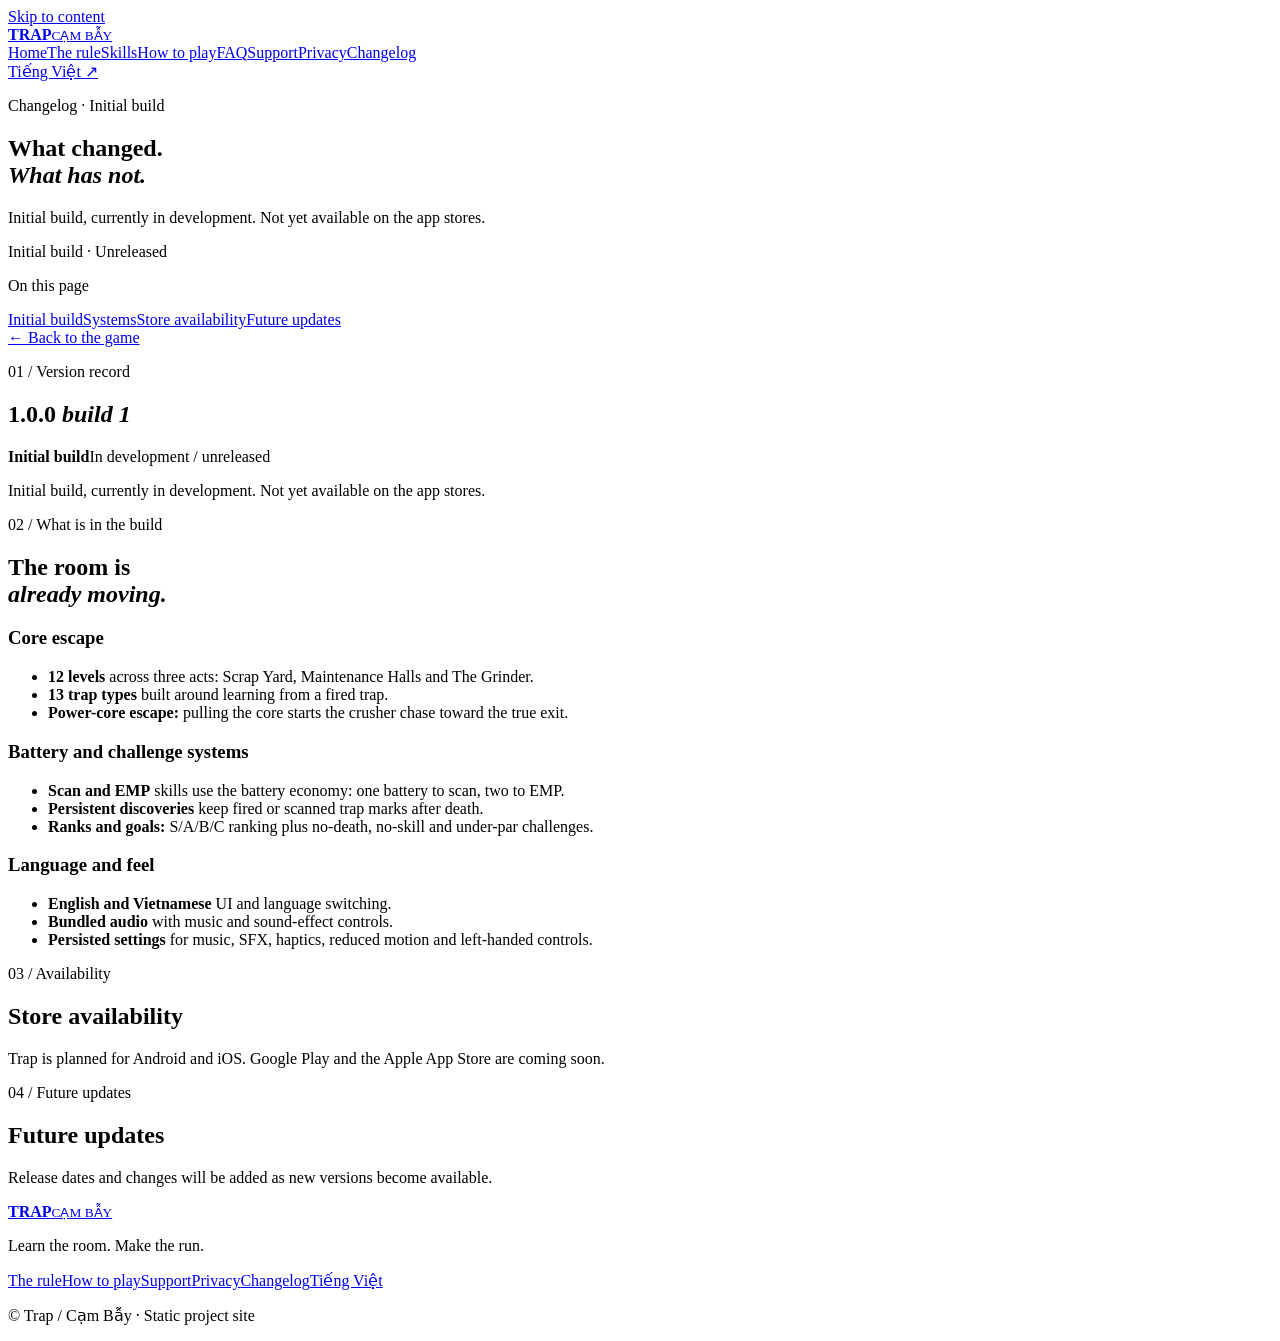
==== changelog/index.html @ 97ba3a32 "fix: Serve the site from pitfall.lamnv.com - Point canonical, hreflang, Open Graph, JSON-LD, sitemap" ====
<!doctype html>
<html lang="en">
<head>
  <meta charset="utf-8">
  <meta name="viewport" content="width=device-width, initial-scale=1">
  <title>Trap Changelog — Version 1.0.0 build 1</title>
  <meta name="description" content="Trap / Cạm Bẫy changelog for the initial build, currently in development and not yet available on the app stores.">
  <meta name="theme-color" content="#070a0f">
  <meta name="robots" content="index, follow">
  <link rel="canonical" href="https://pitfall.lamnv.com/changelog/">
  <link rel="alternate" hreflang="en" href="https://pitfall.lamnv.com/changelog/">
  <link rel="alternate" hreflang="vi" href="https://pitfall.lamnv.com/vi/changelog/">
  <link rel="alternate" hreflang="x-default" href="https://pitfall.lamnv.com/changelog/">
  <meta property="og:type" content="website">
  <meta property="og:site_name" content="Trap / Cạm Bẫy">
  <meta property="og:locale" content="en_US">
  <meta property="og:locale:alternate" content="vi_VN">
  <meta property="og:title" content="Trap Changelog — Version 1.0.0 build 1">
  <meta property="og:description" content="Trap's initial build is currently in development and not yet available on the app stores.">
  <meta property="og:url" content="https://pitfall.lamnv.com/changelog/">
  <meta property="og:image" content="https://pitfall.lamnv.com/assets/social-card.png">
  <meta property="og:image:width" content="1200">
  <meta property="og:image:height" content="630">
  <meta property="og:image:alt" content="An amber robot facing a dark scrap factory in Trap.">
  <meta name="twitter:card" content="summary_large_image">
  <meta name="twitter:title" content="Trap Changelog — Version 1.0.0 build 1">
  <meta name="twitter:description" content="Trap's initial build is currently in development and not yet available on the app stores.">
  <meta name="twitter:image" content="https://pitfall.lamnv.com/assets/social-card.png">
  <link rel="icon" href="../assets/favicon.svg" type="image/svg+xml">
  <link rel="stylesheet" href="../styles.css">
  <link rel="stylesheet" href="../documents.css">
  <script type="application/ld+json">
  {
    "@context": "https://schema.org",
    "@type": "WebPage",
    "@id": "https://pitfall.lamnv.com/changelog/#webpage",
    "url": "https://pitfall.lamnv.com/changelog/",
    "name": "Trap Changelog",
    "description": "Trap's initial build is currently in development and not yet available on the app stores.",
    "inLanguage": "en",
    "isPartOf": {"@type": "WebSite", "name": "Trap / Cạm Bẫy", "url": "https://pitfall.lamnv.com/"},
    "breadcrumb": {
      "@type": "BreadcrumbList",
      "itemListElement": [
        {"@type": "ListItem", "position": 1, "name": "Trap", "item": "https://pitfall.lamnv.com/"},
        {"@type": "ListItem", "position": 2, "name": "Trap Changelog"}
      ]
    }
  }
  </script>
</head>
<body>
  <a class="skip-link" href="#main-content">Skip to content</a>
  <header class="site-header"><div class="wrap nav-shell">
    <a class="brand" href="../" aria-label="Trap home"><span class="brand-mark" aria-hidden="true"><i></i><i></i><i></i></span><span class="brand-word"><strong>TRAP</strong><small>CẠM BẪY</small></span></a>
    <nav class="primary-nav" aria-label="Primary navigation"><a href="../">Home</a><a href="../#world">The rule</a><a href="../#skills">Skills</a><a href="../#how-to-play">How to play</a><a href="../#faq">FAQ</a><a href="../support/">Support</a><a href="../privacy/">Privacy</a><a href="./" aria-current="page">Changelog</a></nav>
    <a class="language-link" href="../vi/changelog/" lang="vi">Tiếng Việt <span aria-hidden="true">↗</span></a>
  </div></header>

  <main id="main-content" class="doc-main">
    <section class="doc-hero wrap" aria-labelledby="page-title">
      <p class="eyebrow"><span class="eyebrow-line" aria-hidden="true"></span> Changelog <span class="eyebrow-dot" aria-hidden="true">·</span> Initial build</p>
      <h1 id="page-title">What changed.<br><em>What has not.</em></h1>
      <p class="doc-hero-lede">Initial build, currently in development. Not yet available on the app stores.</p>
      <p class="doc-meta"><span class="status-dot" aria-hidden="true"></span> Initial build · Unreleased</p>
    </section>

    <div class="doc-shell wrap">
      <aside class="doc-aside" aria-label="Changelog page sections">
        <p class="doc-aside-label">On this page</p>
        <nav><a href="#current" aria-current="page">Initial build</a><a href="#systems">Systems</a><a href="#availability">Store availability</a><a href="#notes">Future updates</a></nav>
        <a class="back-link" href="../">← Back to the game</a>
      </aside>

      <article class="doc-content">
        <section class="doc-section" id="current" aria-labelledby="current-title">
          <p class="doc-kicker">01 / Version record</p>
          <h2 id="current-title">1.0.0 <em>build 1</em></h2>
          <div class="release-banner"><strong>Initial build</strong><span>In development / unreleased</span></div>
          <p>Initial build, currently in development. Not yet available on the app stores.</p>
        </section>

        <section class="doc-section" id="systems" aria-labelledby="systems-title">
          <p class="doc-kicker">02 / What is in the build</p>
          <h2 id="systems-title">The room is<br><em>already moving.</em></h2>
          <div class="change-group"><h3>Core escape</h3><ul class="change-list"><li><strong>12 levels</strong> across three acts: Scrap Yard, Maintenance Halls and The Grinder.</li><li><strong>13 trap types</strong> built around learning from a fired trap.</li><li><strong>Power-core escape:</strong> pulling the core starts the crusher chase toward the true exit.</li></ul></div>
          <div class="change-group"><h3>Battery and challenge systems</h3><ul class="change-list"><li><strong>Scan and EMP</strong> skills use the battery economy: one battery to scan, two to EMP.</li><li><strong>Persistent discoveries</strong> keep fired or scanned trap marks after death.</li><li><strong>Ranks and goals:</strong> S/A/B/C ranking plus no-death, no-skill and under-par challenges.</li></ul></div>
          <div class="change-group"><h3>Language and feel</h3><ul class="change-list"><li><strong>English and Vietnamese</strong> UI and language switching.</li><li><strong>Bundled audio</strong> with music and sound-effect controls.</li><li><strong>Persisted settings</strong> for music, SFX, haptics, reduced motion and left-handed controls.</li></ul></div>
        </section>

        <section class="doc-section" id="availability" aria-labelledby="availability-title">
          <p class="doc-kicker">03 / Availability</p>
          <h2 id="availability-title">Store availability</h2>
          <p>Trap is planned for Android and iOS. Google Play and the Apple App Store are coming soon.</p>
        </section>

        <section class="doc-section" id="notes" aria-labelledby="notes-title">
          <p class="doc-kicker">04 / Future updates</p>
          <h2 id="notes-title">Future updates</h2>
          <p>Release dates and changes will be added as new versions become available.</p>
        </section>
      </article>
    </div>
  </main>

  <footer class="site-footer"><div class="wrap footer-inner">
    <div><a class="brand footer-brand" href="../" aria-label="Trap home"><span class="brand-mark" aria-hidden="true"><i></i><i></i><i></i></span><span class="brand-word"><strong>TRAP</strong><small>CẠM BẪY</small></span></a><p>Learn the room. Make the run.</p></div>
    <div class="footer-links"><a href="../#world">The rule</a><a href="../#how-to-play">How to play</a><a href="../support/">Support</a><a href="../privacy/">Privacy</a><a href="./" aria-current="page">Changelog</a><a href="../vi/changelog/" lang="vi">Tiếng Việt</a></div>
    <p class="copyright">© Trap / Cạm Bẫy · Static project site</p>
  </div></footer>
</body>
</html>
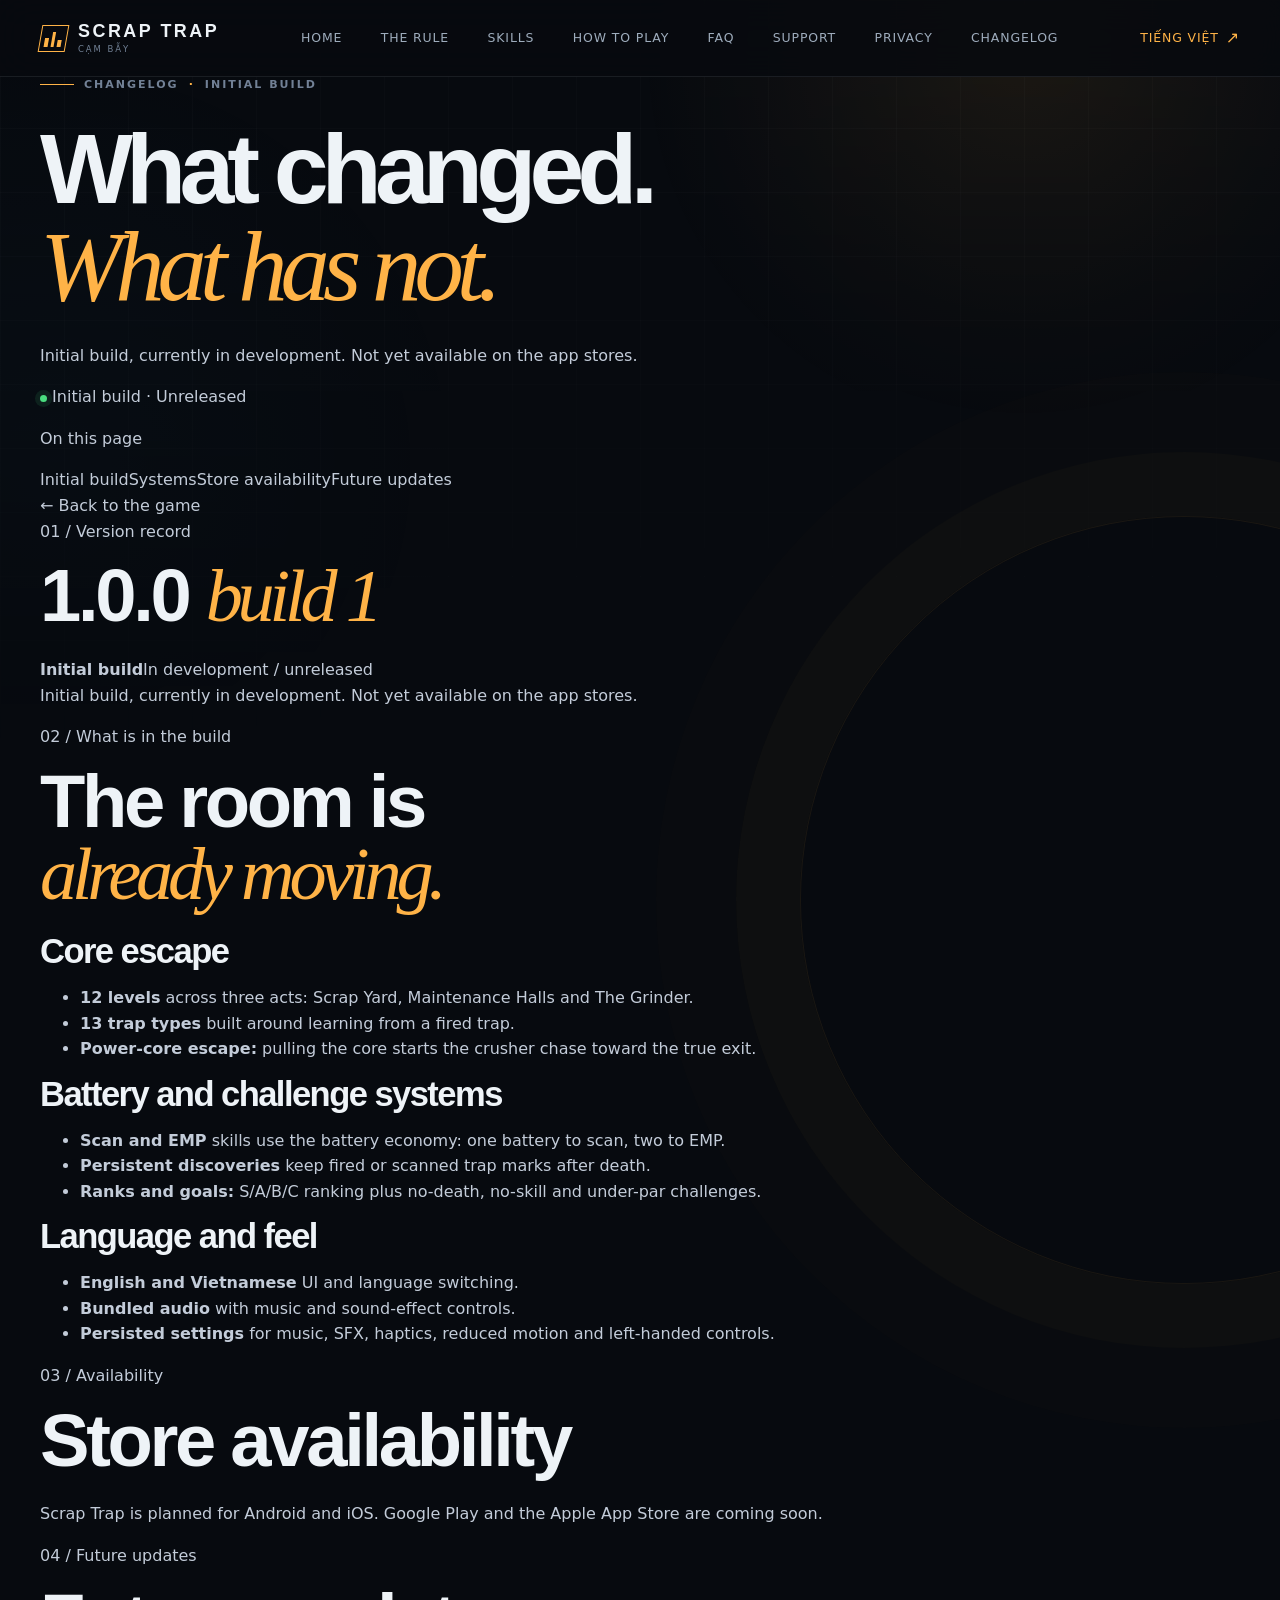
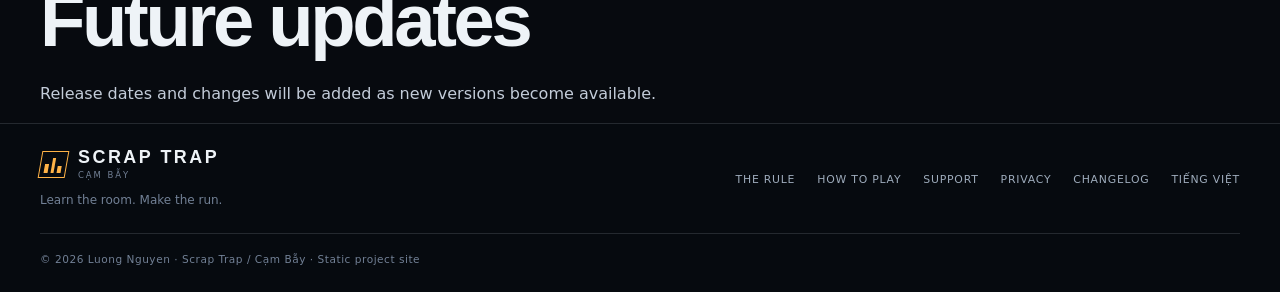
==== commit 918b3eba: "fix(site): rename Trap to Scrap Trap and name Luong Nguyen as owner - Rename the game to Scrap Trap " ====
--- a/changelog/index.html
+++ b/changelog/index.html
@@ -3,8 +3,8 @@
 <head>
   <meta charset="utf-8">
   <meta name="viewport" content="width=device-width, initial-scale=1">
-  <title>Trap Changelog — Version 1.0.0 build 1</title>
-  <meta name="description" content="Trap / Cạm Bẫy changelog for the initial build, currently in development and not yet available on the app stores.">
+  <title>Scrap Trap Changelog — Version 1.0.0 build 1</title>
+  <meta name="description" content="Scrap Trap / Cạm Bẫy changelog for the initial build, currently in development and not yet available on the app stores.">
   <meta name="theme-color" content="#070a0f">
   <meta name="robots" content="index, follow">
   <link rel="canonical" href="https://pitfall.lamnv.com/changelog/">
@@ -12,19 +12,19 @@
   <link rel="alternate" hreflang="vi" href="https://pitfall.lamnv.com/vi/changelog/">
   <link rel="alternate" hreflang="x-default" href="https://pitfall.lamnv.com/changelog/">
   <meta property="og:type" content="website">
-  <meta property="og:site_name" content="Trap / Cạm Bẫy">
+  <meta property="og:site_name" content="Scrap Trap / Cạm Bẫy">
   <meta property="og:locale" content="en_US">
   <meta property="og:locale:alternate" content="vi_VN">
-  <meta property="og:title" content="Trap Changelog — Version 1.0.0 build 1">
-  <meta property="og:description" content="Trap's initial build is currently in development and not yet available on the app stores.">
+  <meta property="og:title" content="Scrap Trap Changelog — Version 1.0.0 build 1">
+  <meta property="og:description" content="Scrap Trap's initial build is currently in development and not yet available on the app stores.">
   <meta property="og:url" content="https://pitfall.lamnv.com/changelog/">
   <meta property="og:image" content="https://pitfall.lamnv.com/assets/social-card.png">
   <meta property="og:image:width" content="1200">
   <meta property="og:image:height" content="630">
-  <meta property="og:image:alt" content="An amber robot facing a dark scrap factory in Trap.">
+  <meta property="og:image:alt" content="An amber robot facing a dark scrap factory in Scrap Trap.">
   <meta name="twitter:card" content="summary_large_image">
-  <meta name="twitter:title" content="Trap Changelog — Version 1.0.0 build 1">
-  <meta name="twitter:description" content="Trap's initial build is currently in development and not yet available on the app stores.">
+  <meta name="twitter:title" content="Scrap Trap Changelog — Version 1.0.0 build 1">
+  <meta name="twitter:description" content="Scrap Trap's initial build is currently in development and not yet available on the app stores.">
   <meta name="twitter:image" content="https://pitfall.lamnv.com/assets/social-card.png">
   <link rel="icon" href="../assets/favicon.svg" type="image/svg+xml">
   <link rel="stylesheet" href="../styles.css">
@@ -35,15 +35,15 @@
     "@type": "WebPage",
     "@id": "https://pitfall.lamnv.com/changelog/#webpage",
     "url": "https://pitfall.lamnv.com/changelog/",
-    "name": "Trap Changelog",
-    "description": "Trap's initial build is currently in development and not yet available on the app stores.",
+    "name": "Scrap Trap Changelog",
+    "description": "Scrap Trap's initial build is currently in development and not yet available on the app stores.",
     "inLanguage": "en",
-    "isPartOf": {"@type": "WebSite", "name": "Trap / Cạm Bẫy", "url": "https://pitfall.lamnv.com/"},
+    "isPartOf": {"@type": "WebSite", "name": "Scrap Trap / Cạm Bẫy", "url": "https://pitfall.lamnv.com/"},
     "breadcrumb": {
       "@type": "BreadcrumbList",
       "itemListElement": [
-        {"@type": "ListItem", "position": 1, "name": "Trap", "item": "https://pitfall.lamnv.com/"},
-        {"@type": "ListItem", "position": 2, "name": "Trap Changelog"}
+        {"@type": "ListItem", "position": 1, "name": "Scrap Trap", "item": "https://pitfall.lamnv.com/"},
+        {"@type": "ListItem", "position": 2, "name": "Scrap Trap Changelog"}
       ]
     }
   }
@@ -52,7 +52,7 @@
 <body>
   <a class="skip-link" href="#main-content">Skip to content</a>
   <header class="site-header"><div class="wrap nav-shell">
-    <a class="brand" href="../" aria-label="Trap home"><span class="brand-mark" aria-hidden="true"><i></i><i></i><i></i></span><span class="brand-word"><strong>TRAP</strong><small>CẠM BẪY</small></span></a>
+    <a class="brand" href="../" aria-label="Scrap Trap home"><span class="brand-mark" aria-hidden="true"><i></i><i></i><i></i></span><span class="brand-word"><strong>SCRAP TRAP</strong><small>CẠM BẪY</small></span></a>
     <nav class="primary-nav" aria-label="Primary navigation"><a href="../">Home</a><a href="../#world">The rule</a><a href="../#skills">Skills</a><a href="../#how-to-play">How to play</a><a href="../#faq">FAQ</a><a href="../support/">Support</a><a href="../privacy/">Privacy</a><a href="./" aria-current="page">Changelog</a></nav>
     <a class="language-link" href="../vi/changelog/" lang="vi">Tiếng Việt <span aria-hidden="true">↗</span></a>
   </div></header>
@@ -91,7 +91,7 @@
         <section class="doc-section" id="availability" aria-labelledby="availability-title">
           <p class="doc-kicker">03 / Availability</p>
           <h2 id="availability-title">Store availability</h2>
-          <p>Trap is planned for Android and iOS. Google Play and the Apple App Store are coming soon.</p>
+          <p>Scrap Trap is planned for Android and iOS. Google Play and the Apple App Store are coming soon.</p>
         </section>
 
         <section class="doc-section" id="notes" aria-labelledby="notes-title">
@@ -104,9 +104,9 @@
   </main>
 
   <footer class="site-footer"><div class="wrap footer-inner">
-    <div><a class="brand footer-brand" href="../" aria-label="Trap home"><span class="brand-mark" aria-hidden="true"><i></i><i></i><i></i></span><span class="brand-word"><strong>TRAP</strong><small>CẠM BẪY</small></span></a><p>Learn the room. Make the run.</p></div>
+    <div><a class="brand footer-brand" href="../" aria-label="Scrap Trap home"><span class="brand-mark" aria-hidden="true"><i></i><i></i><i></i></span><span class="brand-word"><strong>SCRAP TRAP</strong><small>CẠM BẪY</small></span></a><p>Learn the room. Make the run.</p></div>
     <div class="footer-links"><a href="../#world">The rule</a><a href="../#how-to-play">How to play</a><a href="../support/">Support</a><a href="../privacy/">Privacy</a><a href="./" aria-current="page">Changelog</a><a href="../vi/changelog/" lang="vi">Tiếng Việt</a></div>
-    <p class="copyright">© Trap / Cạm Bẫy · Static project site</p>
+    <p class="copyright">© 2026 Luong Nguyen · Scrap Trap / Cạm Bẫy · Static project site</p>
   </div></footer>
 </body>
 </html>
--- a/styles.css
+++ b/styles.css
@@ -0,0 +1,953 @@
+/* Scrap Trap / Cạm Bẫy — a small, dependency-free visual system. */
+:root {
+  --bg: #070a0f;
+  --bg-raised: #0d131c;
+  --bg-panel: #111923;
+  --bg-panel-2: #151e29;
+  --steel: #c3ccd9;
+  --steel-bright: #eef3f7;
+  --steel-muted: #9eacbc;
+  --steel-dim: #728196;
+  --line: rgba(195, 204, 217, .16);
+  --line-strong: rgba(195, 204, 217, .3);
+  --amber: #ffb347;
+  --amber-soft: #ffd080;
+  --cyan: #38bdf8;
+  --green: #4ade80;
+  --danger: #ef4444;
+  --violet: #818cf8;
+  --wrap: 1200px;
+  --display: "Arial Narrow", "Roboto Condensed", "Helvetica Neue", Arial, sans-serif;
+  --body: Inter, ui-sans-serif, system-ui, -apple-system, BlinkMacSystemFont, "Segoe UI", sans-serif;
+  color-scheme: dark;
+}
+
+*,
+*::before,
+*::after { box-sizing: border-box; }
+
+html { scroll-behavior: smooth; }
+
+body {
+  min-width: 320px;
+  margin: 0;
+  background: var(--bg);
+  color: var(--steel);
+  font-family: var(--body);
+  font-size: 16px;
+  line-height: 1.6;
+  overflow-x: hidden;
+  text-rendering: optimizeLegibility;
+}
+
+body::before {
+  position: fixed;
+  z-index: -2;
+  inset: 0;
+  pointer-events: none;
+  content: "";
+  background:
+    radial-gradient(circle at 80% 6%, rgba(255, 179, 71, .09), transparent 24rem),
+    radial-gradient(circle at 4% 52%, rgba(56, 189, 248, .045), transparent 26rem),
+    linear-gradient(rgba(255,255,255,.018) 1px, transparent 1px),
+    linear-gradient(90deg, rgba(255,255,255,.018) 1px, transparent 1px);
+  background-size: auto, auto, 64px 64px, 64px 64px;
+  mask-image: linear-gradient(to bottom, #000 0, transparent 87%);
+}
+
+body::after {
+  position: fixed;
+  z-index: -1;
+  right: -18rem;
+  bottom: -24rem;
+  width: 48rem;
+  height: 48rem;
+  border: 1px solid rgba(255,179,71,.08);
+  border-radius: 50%;
+  pointer-events: none;
+  content: "";
+  box-shadow: 0 0 0 4rem rgba(255,179,71,.018), 0 0 0 9rem rgba(255,179,71,.012);
+}
+
+::selection { background: var(--amber); color: var(--bg); }
+
+img, svg { max-width: 100%; }
+svg { display: block; }
+
+button,
+a { -webkit-tap-highlight-color: transparent; }
+
+a {
+  color: inherit;
+  text-decoration: none;
+}
+
+a:hover { color: var(--steel-bright); }
+
+:focus-visible {
+  outline: 3px solid var(--amber);
+  outline-offset: 4px;
+}
+
+.wrap {
+  width: min(var(--wrap), calc(100% - 64px));
+  margin-inline: auto;
+}
+
+.skip-link {
+  position: fixed;
+  z-index: 20;
+  top: 12px;
+  left: 12px;
+  padding: .55rem .8rem;
+  border: 1px solid var(--amber);
+  background: var(--bg);
+  color: var(--amber);
+  transform: translateY(-160%);
+}
+
+.skip-link:focus { transform: translateY(0); }
+
+.site-header {
+  position: sticky;
+  z-index: 10;
+  top: 0;
+  border-bottom: 1px solid rgba(195,204,217,.1);
+  background: rgba(7, 10, 15, .86);
+  backdrop-filter: blur(18px);
+}
+
+.nav-shell {
+  display: flex;
+  min-height: 76px;
+  align-items: center;
+  gap: 36px;
+}
+
+.brand {
+  display: inline-flex;
+  flex: 0 0 auto;
+  align-items: center;
+  gap: 11px;
+  color: var(--steel-bright);
+}
+
+.brand:hover { color: var(--steel-bright); }
+
+.brand-mark {
+  display: inline-flex;
+  width: 27px;
+  height: 27px;
+  align-items: flex-end;
+  gap: 3px;
+  padding: 4px;
+  border: 1px solid var(--amber);
+  transform: skew(-10deg);
+}
+
+.brand-mark i {
+  display: block;
+  width: 4px;
+  background: var(--amber);
+}
+
+.brand-mark i:nth-child(1) { height: 9px; }
+.brand-mark i:nth-child(2) { height: 15px; }
+.brand-mark i:nth-child(3) { height: 7px; }
+
+.brand-word {
+  display: grid;
+  gap: 0;
+  line-height: 1;
+}
+
+.brand-word strong {
+  font-family: var(--display);
+  font-size: 1.12rem;
+  font-stretch: condensed;
+  letter-spacing: .14em;
+}
+
+.brand-word small {
+  margin-top: 4px;
+  color: var(--steel-dim);
+  font-size: .53rem;
+  letter-spacing: .23em;
+}
+
+.primary-nav {
+  display: flex;
+  min-width: 0;
+  flex: 1 1 auto;
+  justify-content: center;
+  gap: clamp(18px, 3vw, 42px);
+}
+
+.primary-nav a,
+.language-link,
+.footer-links a {
+  position: relative;
+  color: var(--steel-muted);
+  font-size: .78rem;
+  letter-spacing: .07em;
+  text-transform: uppercase;
+}
+
+.primary-nav a::after,
+.language-link::after,
+.footer-links a::after {
+  position: absolute;
+  right: 0;
+  bottom: -7px;
+  left: 0;
+  height: 1px;
+  background: var(--amber);
+  content: "";
+  transform: scaleX(0);
+  transform-origin: right;
+  transition: transform 180ms ease;
+}
+
+.primary-nav a:hover::after,
+.primary-nav a:focus-visible::after,
+.language-link:hover::after,
+.language-link:focus-visible::after,
+.footer-links a:hover::after,
+.footer-links a:focus-visible::after {
+  transform: scaleX(1);
+  transform-origin: left;
+}
+
+.language-link {
+  display: inline-flex;
+  flex: 0 0 auto;
+  align-items: center;
+  gap: 7px;
+  color: var(--amber);
+}
+
+.language-link span { font-size: 1rem; }
+
+.eyebrow {
+  display: flex;
+  align-items: center;
+  gap: 10px;
+  margin: 0;
+  color: var(--steel-dim);
+  font-size: .69rem;
+  font-weight: 700;
+  letter-spacing: .18em;
+  line-height: 1.4;
+  text-transform: uppercase;
+}
+
+.eyebrow-line {
+  display: inline-block;
+  width: 34px;
+  height: 1px;
+  background: var(--amber);
+}
+
+.eyebrow-dot { color: var(--amber); }
+
+h1,
+h2,
+h3,
+p { margin-top: 0; }
+
+h1,
+h2,
+h3 {
+  color: var(--steel-bright);
+  font-family: var(--display);
+  font-weight: 700;
+  letter-spacing: -.045em;
+  line-height: .98;
+}
+
+h1 em,
+h2 em {
+  color: var(--amber);
+  font-family: Georgia, "Times New Roman", serif;
+  font-weight: 400;
+  letter-spacing: -.07em;
+}
+
+h1 {
+  max-width: 730px;
+  margin: 29px 0 27px;
+  font-size: clamp(3.45rem, 7.7vw, 7.2rem);
+  letter-spacing: -.07em;
+}
+
+h2 {
+  margin: 0 0 24px;
+  font-size: clamp(3rem, 5.8vw, 5.9rem);
+}
+
+h3 {
+  margin-bottom: 14px;
+  font-size: clamp(1.55rem, 2.7vw, 2.3rem);
+}
+
+.hero {
+  display: grid;
+  min-height: min(790px, calc(100vh - 76px));
+  grid-template-columns: minmax(0, .88fr) minmax(420px, 1.12fr);
+  align-items: center;
+  gap: clamp(32px, 6vw, 96px);
+  padding-top: 74px;
+  padding-bottom: 92px;
+}
+
+.hero-copy { position: relative; z-index: 1; }
+
+.hero-lede {
+  max-width: 510px;
+  margin-bottom: 31px;
+  color: var(--steel-muted);
+  font-size: clamp(1.02rem, 1.4vw, 1.2rem);
+  line-height: 1.65;
+}
+
+.hero-actions {
+  display: flex;
+  flex-wrap: wrap;
+  align-items: center;
+  gap: 22px;
+}
+
+.button {
+  display: inline-flex;
+  min-height: 52px;
+  align-items: center;
+  justify-content: center;
+  gap: 18px;
+  padding: 0 20px 0 23px;
+  border: 1px solid var(--amber);
+  font-size: .76rem;
+  font-weight: 800;
+  letter-spacing: .11em;
+  text-transform: uppercase;
+  transition: background 180ms ease, color 180ms ease, transform 180ms ease;
+}
+
+.button span { font-size: 1.2rem; line-height: 1; }
+
+.button-primary {
+  background: var(--amber);
+  color: var(--bg);
+}
+
+.button-primary:hover,
+.button-primary:focus-visible {
+  background: var(--amber-soft);
+  color: var(--bg);
+  transform: translateY(-2px);
+}
+
+.quiet-link,
+.inline-link {
+  display: inline-flex;
+  align-items: center;
+  gap: 9px;
+  color: var(--steel);
+  font-size: .75rem;
+  font-weight: 700;
+  letter-spacing: .1em;
+  text-transform: uppercase;
+}
+
+.quiet-link span,
+.inline-link span { color: var(--amber); font-size: 1.1rem; }
+.quiet-link:hover,
+.inline-link:hover { color: var(--amber-soft); }
+
+.hero-footnote {
+  display: flex;
+  align-items: center;
+  gap: 9px;
+  margin: 30px 0 0;
+  color: var(--steel-dim);
+  font-size: .72rem;
+  letter-spacing: .06em;
+  text-transform: uppercase;
+}
+
+.status-dot {
+  display: inline-block;
+  width: 7px;
+  height: 7px;
+  border-radius: 50%;
+  background: var(--green);
+  box-shadow: 0 0 0 5px rgba(74,222,128,.1);
+}
+
+.hero-art { width: 100%; margin: 0; }
+
+.art-frame {
+  position: relative;
+  overflow: hidden;
+  border: 1px solid var(--line-strong);
+  background: #0b1018;
+  box-shadow: 22px 22px 0 rgba(255,179,71,.07), 0 28px 80px rgba(0,0,0,.34);
+}
+
+.art-frame::before,
+.art-frame::after {
+  position: absolute;
+  z-index: 2;
+  width: 17px;
+  height: 17px;
+  border-color: var(--amber);
+  content: "";
+  pointer-events: none;
+}
+
+.art-frame::before {
+  top: 12px;
+  left: 12px;
+  border-top: 1px solid;
+  border-left: 1px solid;
+}
+
+.art-frame::after {
+  right: 12px;
+  bottom: 12px;
+  border-right: 1px solid;
+  border-bottom: 1px solid;
+}
+
+.art-label {
+  position: absolute;
+  z-index: 2;
+  top: 18px;
+  right: 20px;
+  left: 20px;
+  display: flex;
+  justify-content: space-between;
+  color: rgba(195,204,217,.67);
+  font-family: ui-monospace, SFMono-Regular, Menlo, Consolas, monospace;
+  font-size: .61rem;
+  letter-spacing: .11em;
+}
+
+.art-label span:last-child { color: var(--amber); }
+
+#trap-scene { width: 100%; height: auto; }
+
+.trap-mark { display: none; }
+#trap-scene.scan-revealed .trap-mark {
+  display: block;
+  animation: mark-in 460ms cubic-bezier(.2,.8,.25,1) both;
+}
+#trap-scene.scan-revealed .trap-mark g:nth-child(2) { animation-delay: 100ms; }
+#trap-scene.scan-revealed .trap-mark g:nth-child(3) { animation-delay: 200ms; }
+
+.scan-control {
+  display: flex;
+  min-height: 65px;
+  align-items: center;
+  justify-content: space-between;
+  gap: 14px;
+  padding: 12px 20px;
+  border-top: 1px solid var(--line);
+  background: rgba(7,10,15,.9);
+}
+
+.scan-button {
+  display: inline-flex;
+  align-items: center;
+  gap: 9px;
+  padding: 8px 0;
+  border: 0;
+  background: transparent;
+  color: var(--cyan);
+  cursor: pointer;
+  font: inherit;
+  font-size: .7rem;
+  font-weight: 800;
+  letter-spacing: .1em;
+  text-transform: uppercase;
+}
+
+.scan-button:hover { color: var(--steel-bright); }
+.scan-icon {
+  display: inline-grid;
+  width: 22px;
+  height: 22px;
+  place-items: center;
+  border: 1px solid currentColor;
+  border-radius: 50%;
+  font-size: 1.1rem;
+  font-weight: 400;
+  line-height: 1;
+}
+.scan-button[aria-pressed="true"] .scan-icon { background: var(--cyan); color: var(--bg); }
+.scan-status {
+  margin: 0;
+  color: var(--steel-dim);
+  font-size: .68rem;
+  text-align: right;
+}
+
+.hero-art figcaption {
+  max-width: 600px;
+  margin: 16px 0 0 20px;
+  color: var(--steel-dim);
+  font-size: .74rem;
+  line-height: 1.55;
+}
+.hero-art figcaption strong { color: var(--steel-muted); font-weight: 700; letter-spacing: .06em; text-transform: uppercase; }
+.no-script-note { margin: 9px 0 0 20px; color: var(--steel-dim); font-size: .7rem; }
+
+.section { padding-top: 145px; padding-bottom: 145px; }
+
+.section-intro {
+  display: grid;
+  grid-template-columns: minmax(170px, .47fr) minmax(0, 1fr);
+  gap: 60px;
+  align-items: start;
+}
+
+.section-lede {
+  max-width: 610px;
+  margin: 0;
+  color: var(--steel-muted);
+  font-size: 1.06rem;
+  line-height: 1.7;
+}
+
+.fact-rail {
+  display: grid;
+  margin: 92px 0 60px;
+  grid-template-columns: repeat(4, 1fr);
+  border-top: 1px solid var(--line-strong);
+  border-bottom: 1px solid var(--line-strong);
+}
+
+.fact-rail > div {
+  display: flex;
+  min-height: 120px;
+  flex-direction: column;
+  justify-content: center;
+  padding: 20px 26px;
+  border-right: 1px solid var(--line);
+}
+.fact-rail > div:last-child { border-right: 0; }
+.fact-rail dt {
+  color: var(--amber);
+  font-family: var(--display);
+  font-size: clamp(2.6rem, 4.6vw, 4.4rem);
+  font-weight: 700;
+  letter-spacing: -.06em;
+  line-height: .86;
+}
+.fact-rail dd {
+  margin: 11px 0 0;
+  color: var(--steel-dim);
+  font-size: .7rem;
+  font-weight: 700;
+  letter-spacing: .13em;
+  text-transform: uppercase;
+}
+
+.story-grid {
+  display: grid;
+  grid-template-columns: 1.22fr .78fr;
+  gap: 22px;
+}
+
+.story-card {
+  min-height: 315px;
+  padding: 34px;
+  border: 1px solid var(--line);
+  background: var(--bg-raised);
+}
+.story-card-large {
+  position: relative;
+  overflow: hidden;
+  background:
+    linear-gradient(137deg, transparent 0 66%, rgba(56,189,248,.04) 66% 66.2%, transparent 66.2%),
+    var(--bg-raised);
+}
+.story-card-large::after {
+  position: absolute;
+  right: -42px;
+  bottom: -85px;
+  width: 220px;
+  height: 220px;
+  border: 1px solid rgba(56,189,248,.18);
+  border-radius: 50%;
+  content: "";
+}
+.story-card-accent {
+  border-color: rgba(255,179,71,.35);
+  background: linear-gradient(145deg, rgba(255,179,71,.09), transparent 70%), var(--bg-raised);
+}
+.card-index {
+  margin-bottom: 40px;
+  color: var(--amber);
+  font-family: ui-monospace, SFMono-Regular, Menlo, Consolas, monospace;
+  font-size: .67rem;
+  letter-spacing: .12em;
+}
+.story-card p:not(.card-index),
+.skill-card > p:not(.skill-note),
+.release-copy > p,
+.closing-cta > p {
+  color: var(--steel-muted);
+  line-height: 1.68;
+}
+.story-card-large h3 { max-width: 400px; }
+.story-card-large p:not(.card-index) { max-width: 550px; }
+.story-card-accent h3 { color: var(--amber-soft); }
+.story-card-accent .inline-link { margin-top: 17px; }
+.card-rule {
+  position: absolute;
+  right: 34px;
+  bottom: 31px;
+  display: flex;
+  align-items: flex-end;
+  gap: 6px;
+}
+.card-rule span { display: block; width: 4px; background: var(--cyan); }
+.card-rule span:nth-child(1) { height: 13px; opacity: .45; }
+.card-rule span:nth-child(2) { height: 23px; opacity: .7; }
+.card-rule span:nth-child(3) { height: 37px; }
+
+.skills-section {
+  position: relative;
+  background: linear-gradient(180deg, transparent, rgba(17,25,35,.7) 18%, rgba(17,25,35,.7) 82%, transparent);
+}
+
+.skill-grid {
+  display: grid;
+  grid-template-columns: repeat(2, minmax(0, 1fr));
+  gap: 22px;
+  margin-top: 78px;
+}
+
+.skill-card {
+  min-height: 380px;
+  padding: 30px 34px 28px;
+  border: 1px solid var(--line);
+  background: var(--bg-panel);
+}
+.skill-card.scan-card { border-top: 2px solid var(--cyan); }
+.skill-card.emp-card { border-top: 2px solid var(--violet); }
+.skill-top { display: flex; align-items: center; justify-content: space-between; }
+.skill-number {
+  color: var(--steel-dim);
+  font-family: ui-monospace, SFMono-Regular, Menlo, Consolas, monospace;
+  font-size: .75rem;
+  letter-spacing: .1em;
+}
+.skill-tag {
+  padding: 5px 8px;
+  border: 1px solid var(--line-strong);
+  color: var(--amber);
+  font-size: .65rem;
+  font-weight: 800;
+  letter-spacing: .11em;
+  text-transform: uppercase;
+}
+.skill-symbol {
+  margin-top: 36px;
+  color: var(--cyan);
+  font-size: 4.4rem;
+  line-height: .8;
+}
+.emp-card .skill-symbol { color: var(--violet); }
+.skill-card h3 { margin: 22px 0 13px; font-size: 2.6rem; }
+.skill-card > p:not(.skill-note) { max-width: 470px; margin-bottom: 28px; }
+.skill-meter { display: flex; gap: 7px; }
+.skill-meter i { display: block; width: 38px; height: 4px; background: var(--amber); }
+.skill-meter i.empty { background: var(--line-strong); }
+.skill-note { margin: 17px 0 0; color: var(--steel-dim); font-size: .72rem; letter-spacing: .04em; }
+.skill-footnote {
+  display: flex;
+  align-items: center;
+  gap: 11px;
+  margin: 24px 0 0;
+  color: var(--steel-dim);
+  font-size: .78rem;
+}
+.tiny-cross { color: var(--danger); font-size: 1.5rem; line-height: 1; }
+
+.acts-section {
+  display: grid;
+  grid-template-columns: .72fr 1.28fr;
+  gap: clamp(42px, 8vw, 130px);
+}
+.acts-heading h2 { margin-top: 28px; }
+.act-list { border-top: 1px solid var(--line-strong); }
+.act-row {
+  display: grid;
+  min-height: 113px;
+  grid-template-columns: 66px 1fr 38px;
+  gap: 18px;
+  align-items: center;
+  border-bottom: 1px solid var(--line-strong);
+  transition: padding 180ms ease, background 180ms ease;
+}
+.act-row:hover { padding-inline: 13px; background: rgba(255,179,71,.04); }
+.act-no { color: var(--amber); font-family: ui-monospace, SFMono-Regular, Menlo, Consolas, monospace; font-size: .72rem; }
+.act-name h3 { margin: 0 0 5px; font-size: 1.45rem; letter-spacing: -.02em; }
+.act-name p { margin: 0; color: var(--steel-dim); font-size: .83rem; }
+.act-mark { color: var(--steel-dim); font-size: 1.35rem; text-align: right; }
+.act-row:hover .act-mark { color: var(--amber); }
+
+.how-section { background: rgba(17,25,35,.62); }
+.play-layout {
+  display: grid;
+  grid-template-columns: 1.1fr .9fr;
+  gap: 80px;
+  margin-top: 80px;
+}
+.play-steps { margin: 0; padding: 0; list-style: none; }
+.play-steps li {
+  display: grid;
+  grid-template-columns: 55px 1fr;
+  gap: 17px;
+  padding: 0 0 34px;
+  border-bottom: 1px solid var(--line);
+}
+.play-steps li + li { padding-top: 34px; }
+.step-no { color: var(--amber); font-family: ui-monospace, SFMono-Regular, Menlo, Consolas, monospace; font-size: .74rem; }
+.play-steps h3 { margin: 0 0 9px; font-size: 1.55rem; letter-spacing: -.02em; }
+.play-steps p { max-width: 520px; margin: 0; color: var(--steel-muted); line-height: 1.65; }
+.control-panel {
+  align-self: start;
+  padding: 28px;
+  border: 1px solid var(--line-strong);
+  background: var(--bg);
+}
+.control-panel .card-index { margin-bottom: 28px; }
+.control-map {
+  display: flex;
+  min-height: 190px;
+  align-items: center;
+  justify-content: space-between;
+  gap: 25px;
+  padding: 25px 13px;
+  border: 1px solid var(--line);
+  background: radial-gradient(circle at 75% 32%, rgba(129,140,248,.12), transparent 8rem), #0b1018;
+}
+.control-cluster { display: flex; flex-wrap: wrap; justify-content: center; gap: 7px; }
+.control-key {
+  display: inline-grid;
+  width: 39px;
+  height: 39px;
+  place-items: center;
+  border: 1px solid var(--steel-dim);
+  color: var(--steel-bright);
+  font-size: 1.25rem;
+  line-height: 1;
+}
+.control-key.jump-key { border-color: var(--amber); color: var(--amber); }
+.control-key.skill-key { border-color: var(--violet); color: var(--violet); font-size: 1.1rem; }
+.control-cluster small { flex-basis: 100%; margin-top: 5px; color: var(--steel-dim); font-size: .64rem; letter-spacing: .1em; text-align: center; text-transform: uppercase; }
+.control-note { margin: 22px 0 0; color: var(--steel-muted); font-size: .82rem; line-height: 1.6; }
+
+.release-section {
+  display: grid;
+  grid-template-columns: .9fr 1.1fr;
+  gap: clamp(45px, 10vw, 160px);
+  align-items: center;
+}
+.release-copy h2 { margin-top: 27px; }
+.release-copy > p { max-width: 425px; margin: 0; }
+.store-list { border-top: 1px solid var(--line-strong); }
+.store-row {
+  display: grid;
+  min-height: 100px;
+  grid-template-columns: 45px 1fr auto;
+  gap: 17px;
+  align-items: center;
+  border-bottom: 1px solid var(--line-strong);
+}
+.store-icon {
+  display: grid;
+  width: 35px;
+  height: 35px;
+  place-items: center;
+  border: 1px solid var(--green);
+  border-radius: 50%;
+  color: var(--green);
+  font-size: .9rem;
+}
+.store-icon.apple-icon { border-color: var(--steel-dim); color: var(--steel); font-size: .72rem; }
+.store-row strong { display: block; color: var(--steel-bright); font-family: var(--display); font-size: 1.35rem; letter-spacing: -.02em; }
+.store-row small { color: var(--steel-dim); font-size: .72rem; }
+.store-status {
+  padding: 6px 9px;
+  border: 1px solid rgba(74,222,128,.42);
+  color: var(--green);
+  font-size: .64rem;
+  font-weight: 800;
+  letter-spacing: .11em;
+  text-transform: uppercase;
+}
+.store-note { margin: 16px 0 0; color: var(--steel-dim); font-size: .73rem; }
+
+.faq-section {
+  display: grid;
+  grid-template-columns: .75fr 1.25fr;
+  gap: clamp(45px, 9vw, 145px);
+}
+.faq-head h2 { margin-top: 27px; }
+.faq-list { border-top: 1px solid var(--line-strong); }
+details { border-bottom: 1px solid var(--line-strong); }
+summary {
+  display: flex;
+  min-height: 77px;
+  align-items: center;
+  justify-content: space-between;
+  gap: 22px;
+  color: var(--steel-bright);
+  cursor: pointer;
+  font-family: var(--display);
+  font-size: 1.16rem;
+  font-weight: 700;
+  letter-spacing: -.01em;
+  list-style: none;
+}
+summary::-webkit-details-marker { display: none; }
+summary b {
+  color: var(--amber);
+  font-family: var(--body);
+  font-size: 1.5rem;
+  font-weight: 300;
+  transition: transform 180ms ease;
+}
+details[open] summary b { transform: rotate(45deg); }
+details p { max-width: 650px; margin: -3px 45px 24px 0; color: var(--steel-muted); font-size: .91rem; line-height: 1.7; }
+
+.closing-cta { padding-top: 125px; padding-bottom: 155px; text-align: center; }
+.closing-rule { display: flex; width: 100%; height: 16px; align-items: flex-end; justify-content: center; gap: 7px; margin-bottom: 72px; }
+.closing-rule span { display: block; width: 5px; background: var(--amber); }
+.closing-rule span:nth-child(1) { height: 8px; opacity: .4; }
+.closing-rule span:nth-child(2) { height: 16px; }
+.closing-rule span:nth-child(3) { height: 8px; opacity: .4; }
+.closing-cta .eyebrow { justify-content: center; }
+.closing-cta h2 { margin: 28px 0 22px; font-size: clamp(3.1rem, 6vw, 6.2rem); }
+.closing-cta > p:not(.eyebrow) { max-width: 510px; margin: 0 auto 31px; }
+
+.site-footer { border-top: 1px solid var(--line); background: rgba(7,10,15,.8); }
+.footer-inner {
+  display: grid;
+  min-height: 165px;
+  grid-template-columns: 1fr auto;
+  gap: 22px 50px;
+  align-items: center;
+  padding-top: 25px;
+  padding-bottom: 25px;
+}
+.footer-brand { margin-bottom: 12px; }
+.footer-inner p { margin: 0; color: var(--steel-dim); font-size: .75rem; }
+.footer-links { display: flex; flex-wrap: wrap; justify-content: flex-end; gap: 22px; }
+.footer-links a { font-size: .68rem; }
+.copyright { grid-column: 1 / -1; padding-top: 17px; border-top: 1px solid var(--line); font-size: .66rem !important; letter-spacing: .05em; }
+
+@keyframes mark-in {
+  from { opacity: 0; transform: scale(.45); }
+  to { opacity: 1; transform: scale(1); }
+}
+
+@media (max-width: 1050px) {
+  .hero { grid-template-columns: minmax(0, .85fr) minmax(360px, 1.15fr); gap: 42px; }
+  .section-intro { gap: 35px; }
+  .play-layout { gap: 44px; }
+  .release-section { gap: 60px; }
+}
+
+@media (max-width: 800px) {
+  .wrap { width: min(var(--wrap), calc(100% - 40px)); }
+  .nav-shell { min-height: 69px; flex-wrap: wrap; gap: 0; padding-top: 15px; padding-bottom: 15px; }
+  .primary-nav { order: 3; flex-basis: 100%; justify-content: space-between; gap: 12px; padding-top: 18px; }
+  .primary-nav a { font-size: .68rem; }
+  .language-link { margin-left: auto; }
+  .hero { display: block; min-height: 0; padding-top: 78px; padding-bottom: 86px; }
+  .hero-copy { max-width: 690px; }
+  .hero-art { max-width: 700px; margin: 65px auto 0; }
+  .section { padding-top: 105px; padding-bottom: 105px; }
+  .section-intro { grid-template-columns: 1fr; gap: 28px; }
+  .section-intro .eyebrow { margin-bottom: 0; }
+  .fact-rail { margin-top: 62px; }
+  .acts-section,
+  .release-section,
+  .faq-section { grid-template-columns: 1fr; gap: 45px; }
+  .acts-heading h2,
+  .release-copy h2,
+  .faq-head h2 { margin-top: 21px; }
+  .play-layout { grid-template-columns: 1fr; gap: 48px; }
+  .control-panel { max-width: 600px; }
+  .closing-cta { padding-top: 90px; padding-bottom: 110px; }
+}
+
+@media (max-width: 540px) {
+  .wrap { width: min(var(--wrap), calc(100% - 32px)); }
+  .primary-nav { justify-content: flex-start; gap: 11px 17px; overflow: visible; flex-wrap: wrap; }
+  h1 { margin-top: 24px; font-size: clamp(3.1rem, 15vw, 5rem); }
+  h2 { font-size: clamp(2.8rem, 14vw, 4.5rem); }
+  .hero { padding-top: 62px; }
+  .eyebrow { font-size: .61rem; letter-spacing: .12em; }
+  .eyebrow-line { width: 25px; }
+  .hero-lede { font-size: .98rem; }
+  .hero-actions { align-items: flex-start; flex-direction: column; gap: 19px; }
+  .hero-footnote { align-items: flex-start; font-size: .65rem; }
+  .art-label { top: 13px; right: 14px; left: 14px; font-size: .49rem; }
+  .scan-control { display: block; padding: 13px 15px; }
+  .scan-status { margin-top: 6px; text-align: left; }
+  .hero-art figcaption { margin-left: 0; font-size: .7rem; }
+  .fact-rail { grid-template-columns: repeat(2, 1fr); margin-bottom: 42px; }
+  .fact-rail > div { min-height: 92px; padding: 15px 17px; }
+  .fact-rail > div:nth-child(2) { border-right: 0; }
+  .fact-rail > div:nth-child(-n+2) { border-bottom: 1px solid var(--line); }
+  .fact-rail dt { font-size: 3rem; }
+  .fact-rail dd { font-size: .61rem; }
+  .story-grid,
+  .skill-grid { grid-template-columns: 1fr; }
+  .story-card { min-height: 0; padding: 27px 23px; }
+  .card-index { margin-bottom: 30px; }
+  .story-card-accent { min-height: 260px; }
+  .skill-grid { margin-top: 51px; }
+  .skill-card { min-height: 0; padding: 25px 23px 25px; }
+  .skill-symbol { margin-top: 31px; }
+  .skill-card > p:not(.skill-note) { margin-bottom: 23px; }
+  .skill-footnote { align-items: flex-start; font-size: .72rem; }
+  .act-row { grid-template-columns: 38px 1fr 20px; gap: 10px; }
+  .act-name h3 { font-size: 1.25rem; }
+  .act-name p { font-size: .76rem; line-height: 1.45; }
+  .play-layout { margin-top: 55px; }
+  .play-steps li { grid-template-columns: 39px 1fr; gap: 12px; }
+  .control-panel { padding: 21px 17px; }
+  .control-map { gap: 12px; padding: 20px 8px; }
+  .control-key { width: 34px; height: 34px; }
+  .store-row { grid-template-columns: 38px 1fr; gap: 13px; padding: 17px 0; }
+  .store-status { grid-column: 2; justify-self: start; margin-top: -9px; }
+  summary { min-height: 68px; font-size: 1.02rem; }
+  details p { margin-right: 10px; font-size: .86rem; }
+  .closing-cta h2 { font-size: clamp(2.8rem, 14vw, 4.4rem); }
+  .footer-inner { grid-template-columns: 1fr; }
+  .footer-links { justify-content: flex-start; gap: 16px; }
+  .copyright { grid-column: auto; }
+}
+
+@media (prefers-reduced-motion: reduce) {
+  *,
+  *::before,
+  *::after {
+    scroll-behavior: auto !important;
+    animation-duration: .001ms !important;
+    animation-iteration-count: 1 !important;
+    transition-duration: .001ms !important;
+  }
+}
+
+@media print {
+  body::before, body::after, .site-header, .scan-control, .button, .site-footer { display: none; }
+  .wrap { width: 100%; }
+  body, h1, h2, h3 { color: #111; background: #fff; }
+}
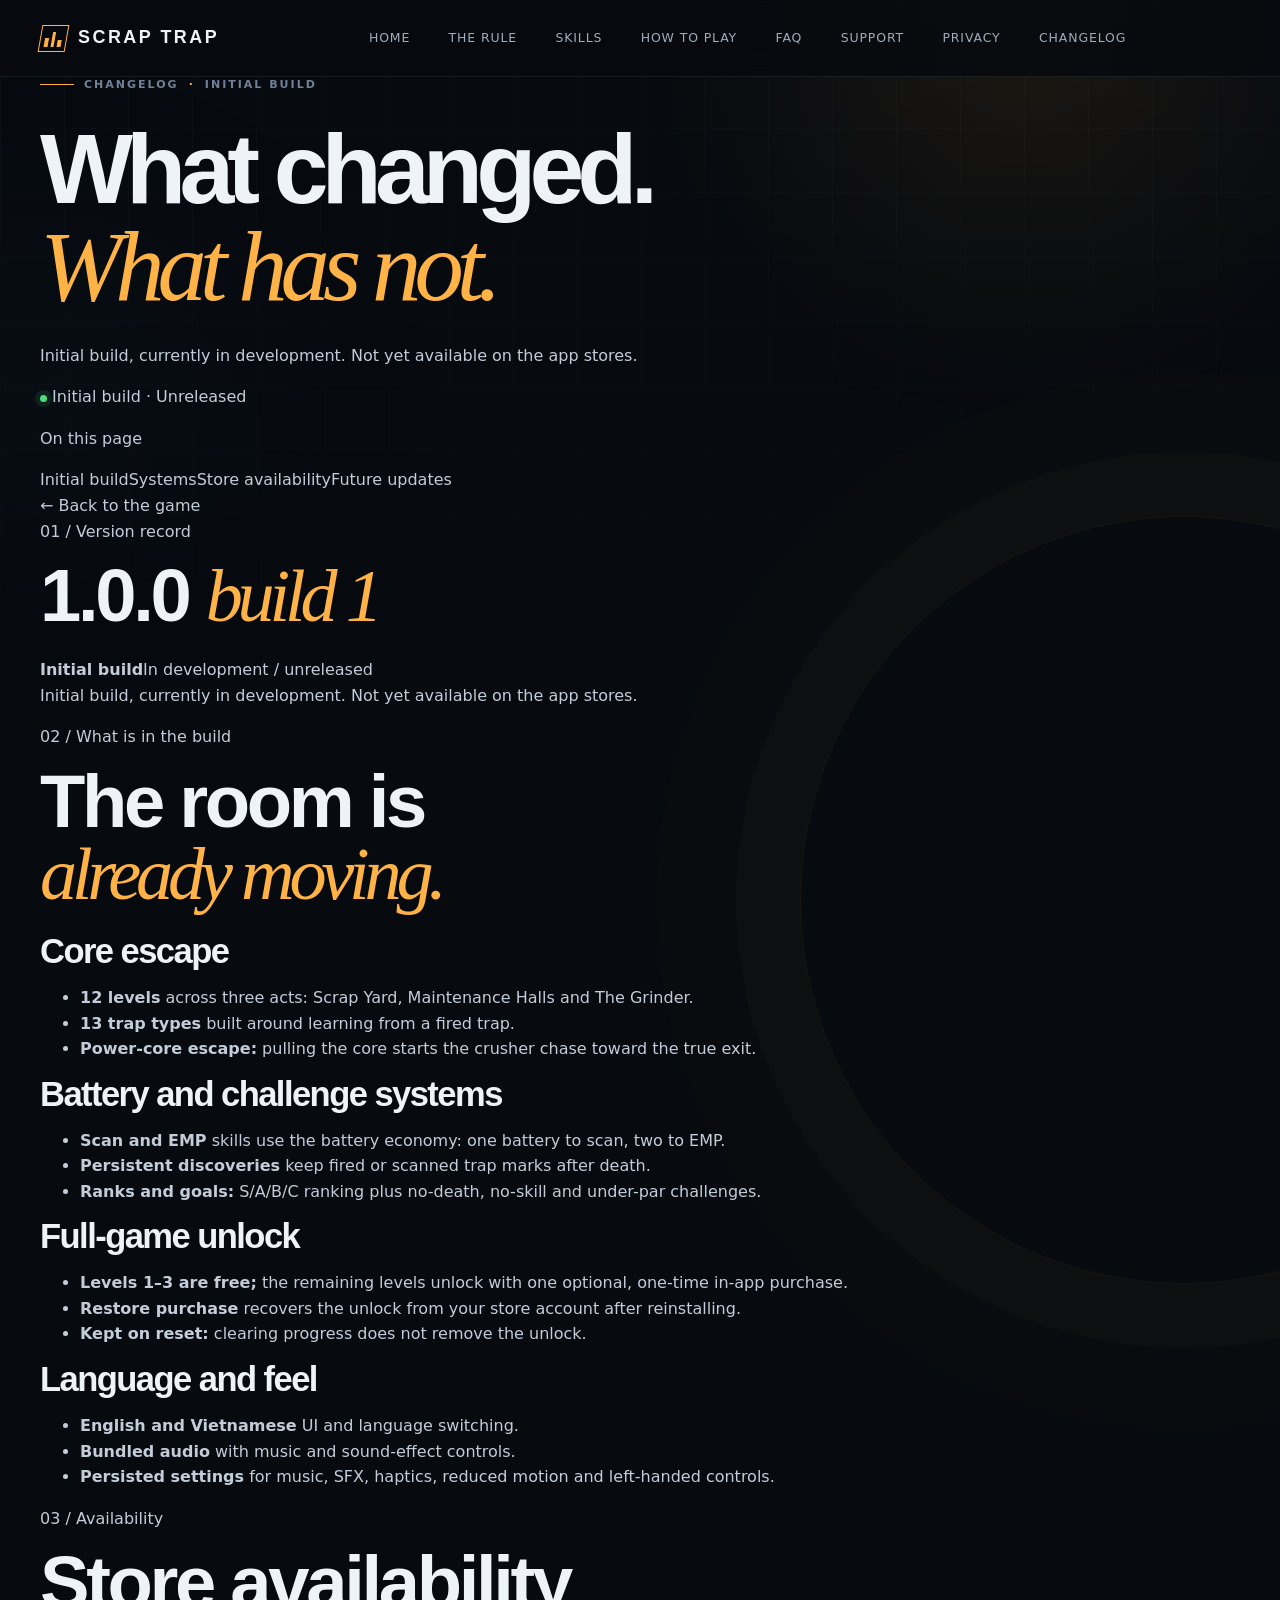
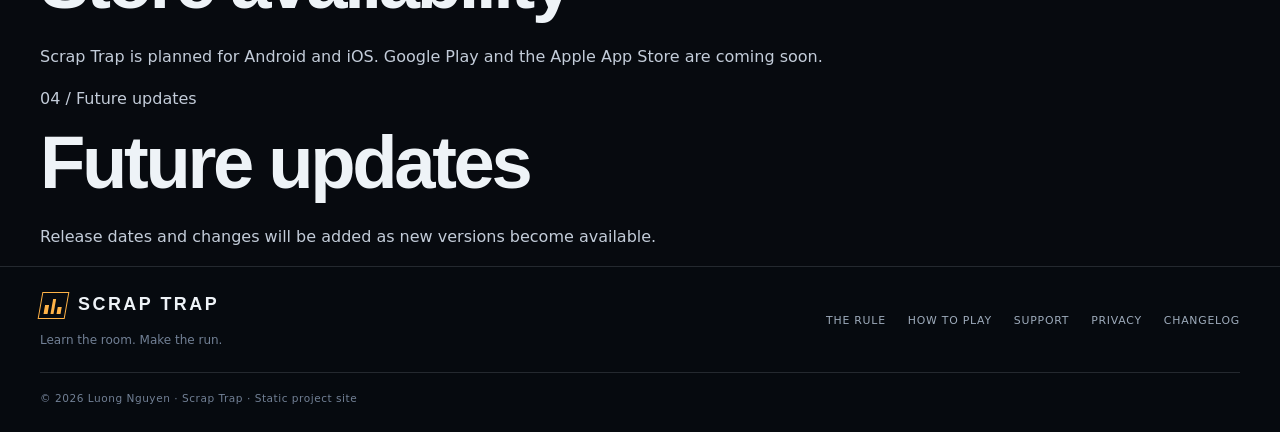
==== commit b00a34e4: "feat(site): Make the site English-only and disclose the in-app purchase - Remove the Vietnamese page" ====
--- a/changelog/index.html
+++ b/changelog/index.html
@@ -4,17 +4,13 @@
   <meta charset="utf-8">
   <meta name="viewport" content="width=device-width, initial-scale=1">
   <title>Scrap Trap Changelog — Version 1.0.0 build 1</title>
-  <meta name="description" content="Scrap Trap / Cạm Bẫy changelog for the initial build, currently in development and not yet available on the app stores.">
+  <meta name="description" content="Scrap Trap changelog for the initial build, currently in development and not yet available on the app stores.">
   <meta name="theme-color" content="#070a0f">
   <meta name="robots" content="index, follow">
   <link rel="canonical" href="https://pitfall.lamnv.com/changelog/">
-  <link rel="alternate" hreflang="en" href="https://pitfall.lamnv.com/changelog/">
-  <link rel="alternate" hreflang="vi" href="https://pitfall.lamnv.com/vi/changelog/">
-  <link rel="alternate" hreflang="x-default" href="https://pitfall.lamnv.com/changelog/">
   <meta property="og:type" content="website">
-  <meta property="og:site_name" content="Scrap Trap / Cạm Bẫy">
+  <meta property="og:site_name" content="Scrap Trap">
   <meta property="og:locale" content="en_US">
-  <meta property="og:locale:alternate" content="vi_VN">
   <meta property="og:title" content="Scrap Trap Changelog — Version 1.0.0 build 1">
   <meta property="og:description" content="Scrap Trap's initial build is currently in development and not yet available on the app stores.">
   <meta property="og:url" content="https://pitfall.lamnv.com/changelog/">
@@ -38,7 +34,7 @@
     "name": "Scrap Trap Changelog",
     "description": "Scrap Trap's initial build is currently in development and not yet available on the app stores.",
     "inLanguage": "en",
-    "isPartOf": {"@type": "WebSite", "name": "Scrap Trap / Cạm Bẫy", "url": "https://pitfall.lamnv.com/"},
+    "isPartOf": {"@type": "WebSite", "name": "Scrap Trap", "url": "https://pitfall.lamnv.com/"},
     "breadcrumb": {
       "@type": "BreadcrumbList",
       "itemListElement": [
@@ -52,9 +48,8 @@
 <body>
   <a class="skip-link" href="#main-content">Skip to content</a>
   <header class="site-header"><div class="wrap nav-shell">
-    <a class="brand" href="../" aria-label="Scrap Trap home"><span class="brand-mark" aria-hidden="true"><i></i><i></i><i></i></span><span class="brand-word"><strong>SCRAP TRAP</strong><small>CẠM BẪY</small></span></a>
+    <a class="brand" href="../" aria-label="Scrap Trap home"><span class="brand-mark" aria-hidden="true"><i></i><i></i><i></i></span><span class="brand-word"><strong>SCRAP TRAP</strong></span></a>
     <nav class="primary-nav" aria-label="Primary navigation"><a href="../">Home</a><a href="../#world">The rule</a><a href="../#skills">Skills</a><a href="../#how-to-play">How to play</a><a href="../#faq">FAQ</a><a href="../support/">Support</a><a href="../privacy/">Privacy</a><a href="./" aria-current="page">Changelog</a></nav>
-    <a class="language-link" href="../vi/changelog/" lang="vi">Tiếng Việt <span aria-hidden="true">↗</span></a>
   </div></header>
 
   <main id="main-content" class="doc-main">
@@ -85,6 +80,7 @@
           <h2 id="systems-title">The room is<br><em>already moving.</em></h2>
           <div class="change-group"><h3>Core escape</h3><ul class="change-list"><li><strong>12 levels</strong> across three acts: Scrap Yard, Maintenance Halls and The Grinder.</li><li><strong>13 trap types</strong> built around learning from a fired trap.</li><li><strong>Power-core escape:</strong> pulling the core starts the crusher chase toward the true exit.</li></ul></div>
           <div class="change-group"><h3>Battery and challenge systems</h3><ul class="change-list"><li><strong>Scan and EMP</strong> skills use the battery economy: one battery to scan, two to EMP.</li><li><strong>Persistent discoveries</strong> keep fired or scanned trap marks after death.</li><li><strong>Ranks and goals:</strong> S/A/B/C ranking plus no-death, no-skill and under-par challenges.</li></ul></div>
+          <div class="change-group"><h3>Full-game unlock</h3><ul class="change-list"><li><strong>Levels 1–3 are free;</strong> the remaining levels unlock with one optional, one-time in-app purchase.</li><li><strong>Restore purchase</strong> recovers the unlock from your store account after reinstalling.</li><li><strong>Kept on reset:</strong> clearing progress does not remove the unlock.</li></ul></div>
           <div class="change-group"><h3>Language and feel</h3><ul class="change-list"><li><strong>English and Vietnamese</strong> UI and language switching.</li><li><strong>Bundled audio</strong> with music and sound-effect controls.</li><li><strong>Persisted settings</strong> for music, SFX, haptics, reduced motion and left-handed controls.</li></ul></div>
         </section>
 
@@ -104,9 +100,9 @@
   </main>
 
   <footer class="site-footer"><div class="wrap footer-inner">
-    <div><a class="brand footer-brand" href="../" aria-label="Scrap Trap home"><span class="brand-mark" aria-hidden="true"><i></i><i></i><i></i></span><span class="brand-word"><strong>SCRAP TRAP</strong><small>CẠM BẪY</small></span></a><p>Learn the room. Make the run.</p></div>
-    <div class="footer-links"><a href="../#world">The rule</a><a href="../#how-to-play">How to play</a><a href="../support/">Support</a><a href="../privacy/">Privacy</a><a href="./" aria-current="page">Changelog</a><a href="../vi/changelog/" lang="vi">Tiếng Việt</a></div>
-    <p class="copyright">© 2026 Luong Nguyen · Scrap Trap / Cạm Bẫy · Static project site</p>
+    <div><a class="brand footer-brand" href="../" aria-label="Scrap Trap home"><span class="brand-mark" aria-hidden="true"><i></i><i></i><i></i></span><span class="brand-word"><strong>SCRAP TRAP</strong></span></a><p>Learn the room. Make the run.</p></div>
+    <div class="footer-links"><a href="../#world">The rule</a><a href="../#how-to-play">How to play</a><a href="../support/">Support</a><a href="../privacy/">Privacy</a><a href="./" aria-current="page">Changelog</a></div>
+    <p class="copyright">© 2026 Luong Nguyen · Scrap Trap · Static project site</p>
   </div></footer>
 </body>
 </html>
--- a/styles.css
+++ b/styles.css
@@ -1,4 +1,4 @@
-/* Scrap Trap / Cạm Bẫy — a small, dependency-free visual system. */
+/* Scrap Trap — a small, dependency-free visual system. */
 :root {
   --bg: #070a0f;
   --bg-raised: #0d131c;
@@ -168,13 +168,6 @@
   letter-spacing: .14em;
 }
 
-.brand-word small {
-  margin-top: 4px;
-  color: var(--steel-dim);
-  font-size: .53rem;
-  letter-spacing: .23em;
-}
-
 .primary-nav {
   display: flex;
   min-width: 0;
@@ -184,7 +177,6 @@
 }
 
 .primary-nav a,
-.language-link,
 .footer-links a {
   position: relative;
   color: var(--steel-muted);
@@ -194,7 +186,6 @@
 }
 
 .primary-nav a::after,
-.language-link::after,
 .footer-links a::after {
   position: absolute;
   right: 0;
@@ -210,23 +201,11 @@
 
 .primary-nav a:hover::after,
 .primary-nav a:focus-visible::after,
-.language-link:hover::after,
-.language-link:focus-visible::after,
 .footer-links a:hover::after,
 .footer-links a:focus-visible::after {
   transform: scaleX(1);
   transform-origin: left;
 }
-
-.language-link {
-  display: inline-flex;
-  flex: 0 0 auto;
-  align-items: center;
-  gap: 7px;
-  color: var(--amber);
-}
-
-.language-link span { font-size: 1rem; }
 
 .eyebrow {
   display: flex;
@@ -867,7 +846,6 @@
   .nav-shell { min-height: 69px; flex-wrap: wrap; gap: 0; padding-top: 15px; padding-bottom: 15px; }
   .primary-nav { order: 3; flex-basis: 100%; justify-content: space-between; gap: 12px; padding-top: 18px; }
   .primary-nav a { font-size: .68rem; }
-  .language-link { margin-left: auto; }
   .hero { display: block; min-height: 0; padding-top: 78px; padding-bottom: 86px; }
   .hero-copy { max-width: 690px; }
   .hero-art { max-width: 700px; margin: 65px auto 0; }
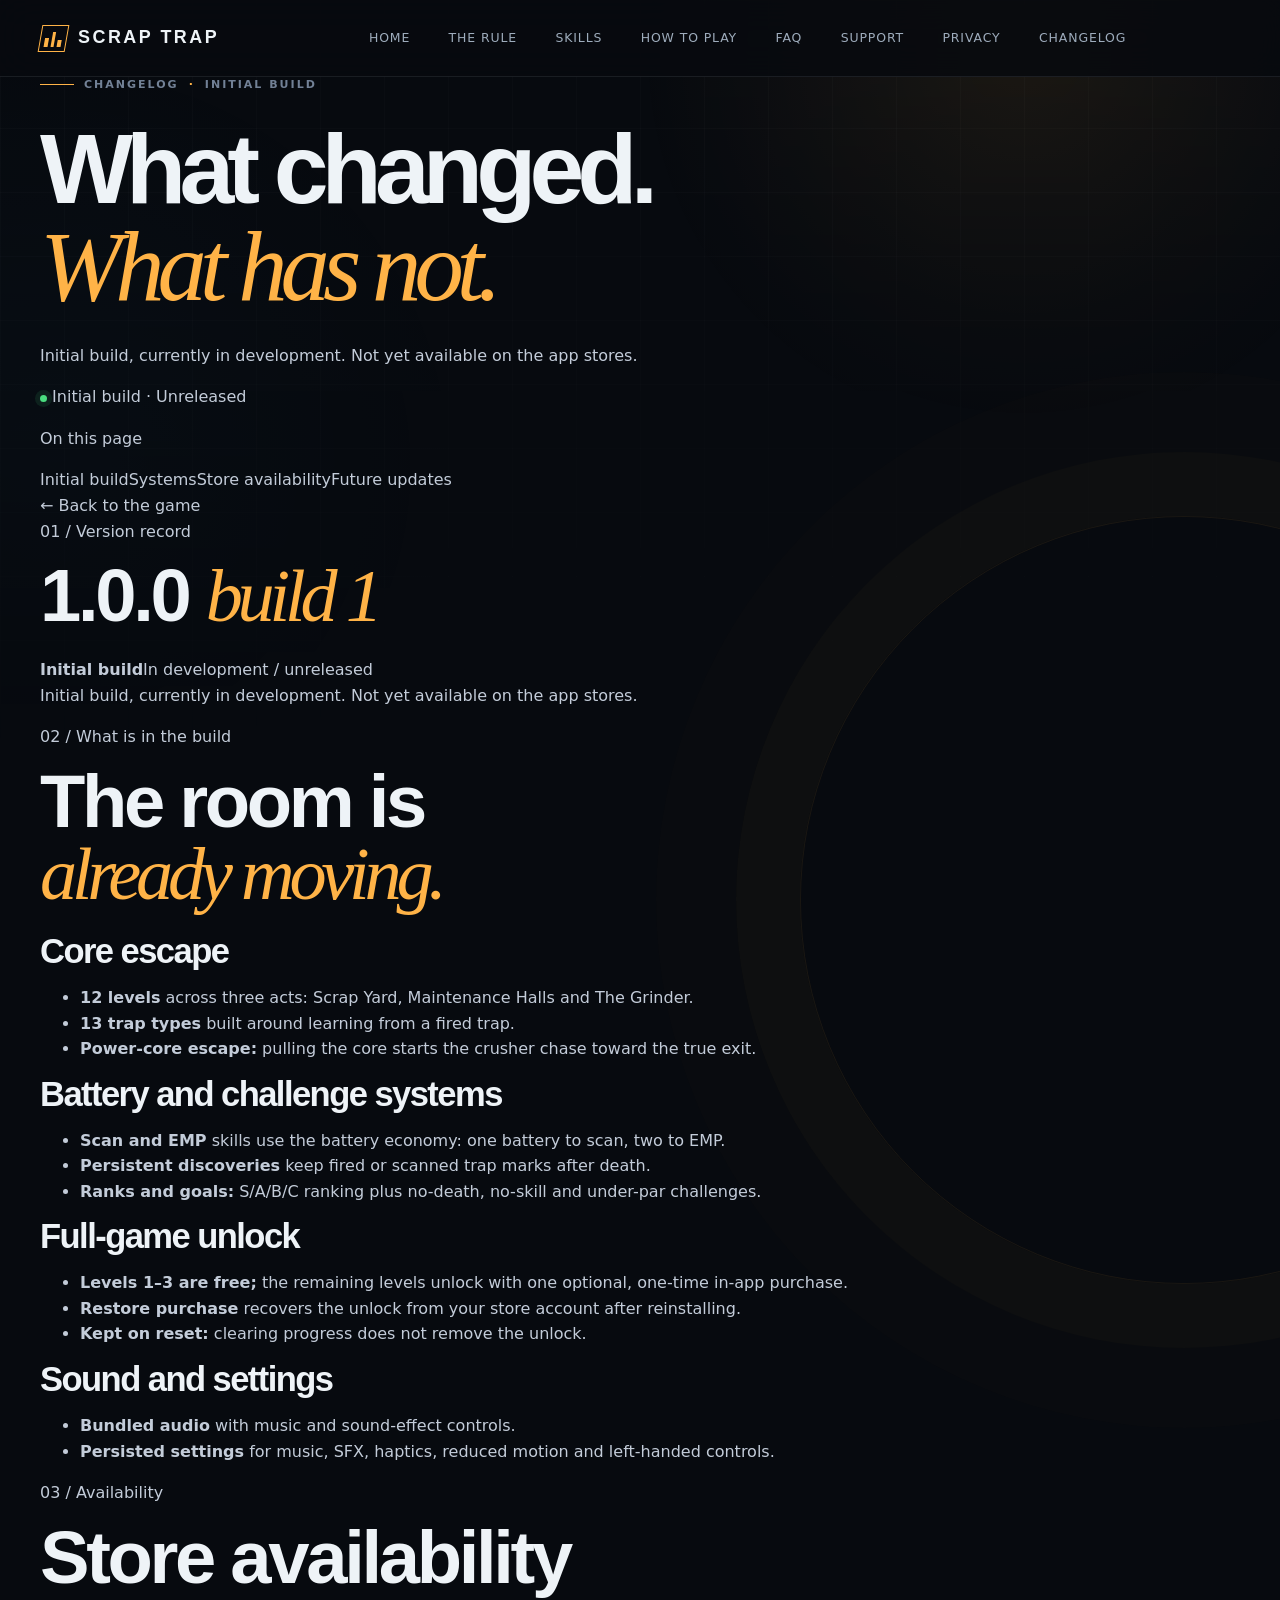
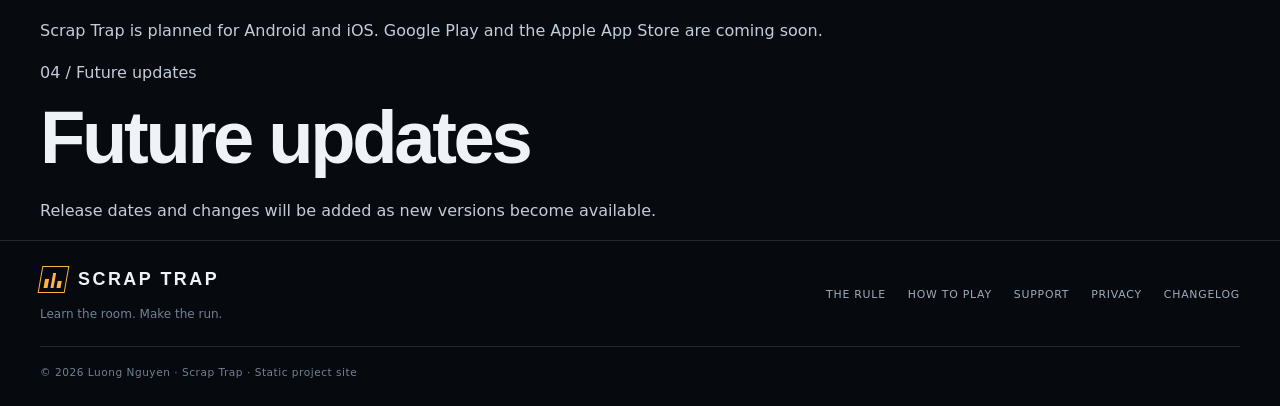
==== commit 8903d8c6: "fix(site): Describe the game as English-only - Drop the English/Vietnamese UI claims from the change" ====
--- a/changelog/index.html
+++ b/changelog/index.html
@@ -81,7 +81,7 @@
           <div class="change-group"><h3>Core escape</h3><ul class="change-list"><li><strong>12 levels</strong> across three acts: Scrap Yard, Maintenance Halls and The Grinder.</li><li><strong>13 trap types</strong> built around learning from a fired trap.</li><li><strong>Power-core escape:</strong> pulling the core starts the crusher chase toward the true exit.</li></ul></div>
           <div class="change-group"><h3>Battery and challenge systems</h3><ul class="change-list"><li><strong>Scan and EMP</strong> skills use the battery economy: one battery to scan, two to EMP.</li><li><strong>Persistent discoveries</strong> keep fired or scanned trap marks after death.</li><li><strong>Ranks and goals:</strong> S/A/B/C ranking plus no-death, no-skill and under-par challenges.</li></ul></div>
           <div class="change-group"><h3>Full-game unlock</h3><ul class="change-list"><li><strong>Levels 1–3 are free;</strong> the remaining levels unlock with one optional, one-time in-app purchase.</li><li><strong>Restore purchase</strong> recovers the unlock from your store account after reinstalling.</li><li><strong>Kept on reset:</strong> clearing progress does not remove the unlock.</li></ul></div>
-          <div class="change-group"><h3>Language and feel</h3><ul class="change-list"><li><strong>English and Vietnamese</strong> UI and language switching.</li><li><strong>Bundled audio</strong> with music and sound-effect controls.</li><li><strong>Persisted settings</strong> for music, SFX, haptics, reduced motion and left-handed controls.</li></ul></div>
+          <div class="change-group"><h3>Sound and settings</h3><ul class="change-list"><li><strong>Bundled audio</strong> with music and sound-effect controls.</li><li><strong>Persisted settings</strong> for music, SFX, haptics, reduced motion and left-handed controls.</li></ul></div>
         </section>
 
         <section class="doc-section" id="availability" aria-labelledby="availability-title">
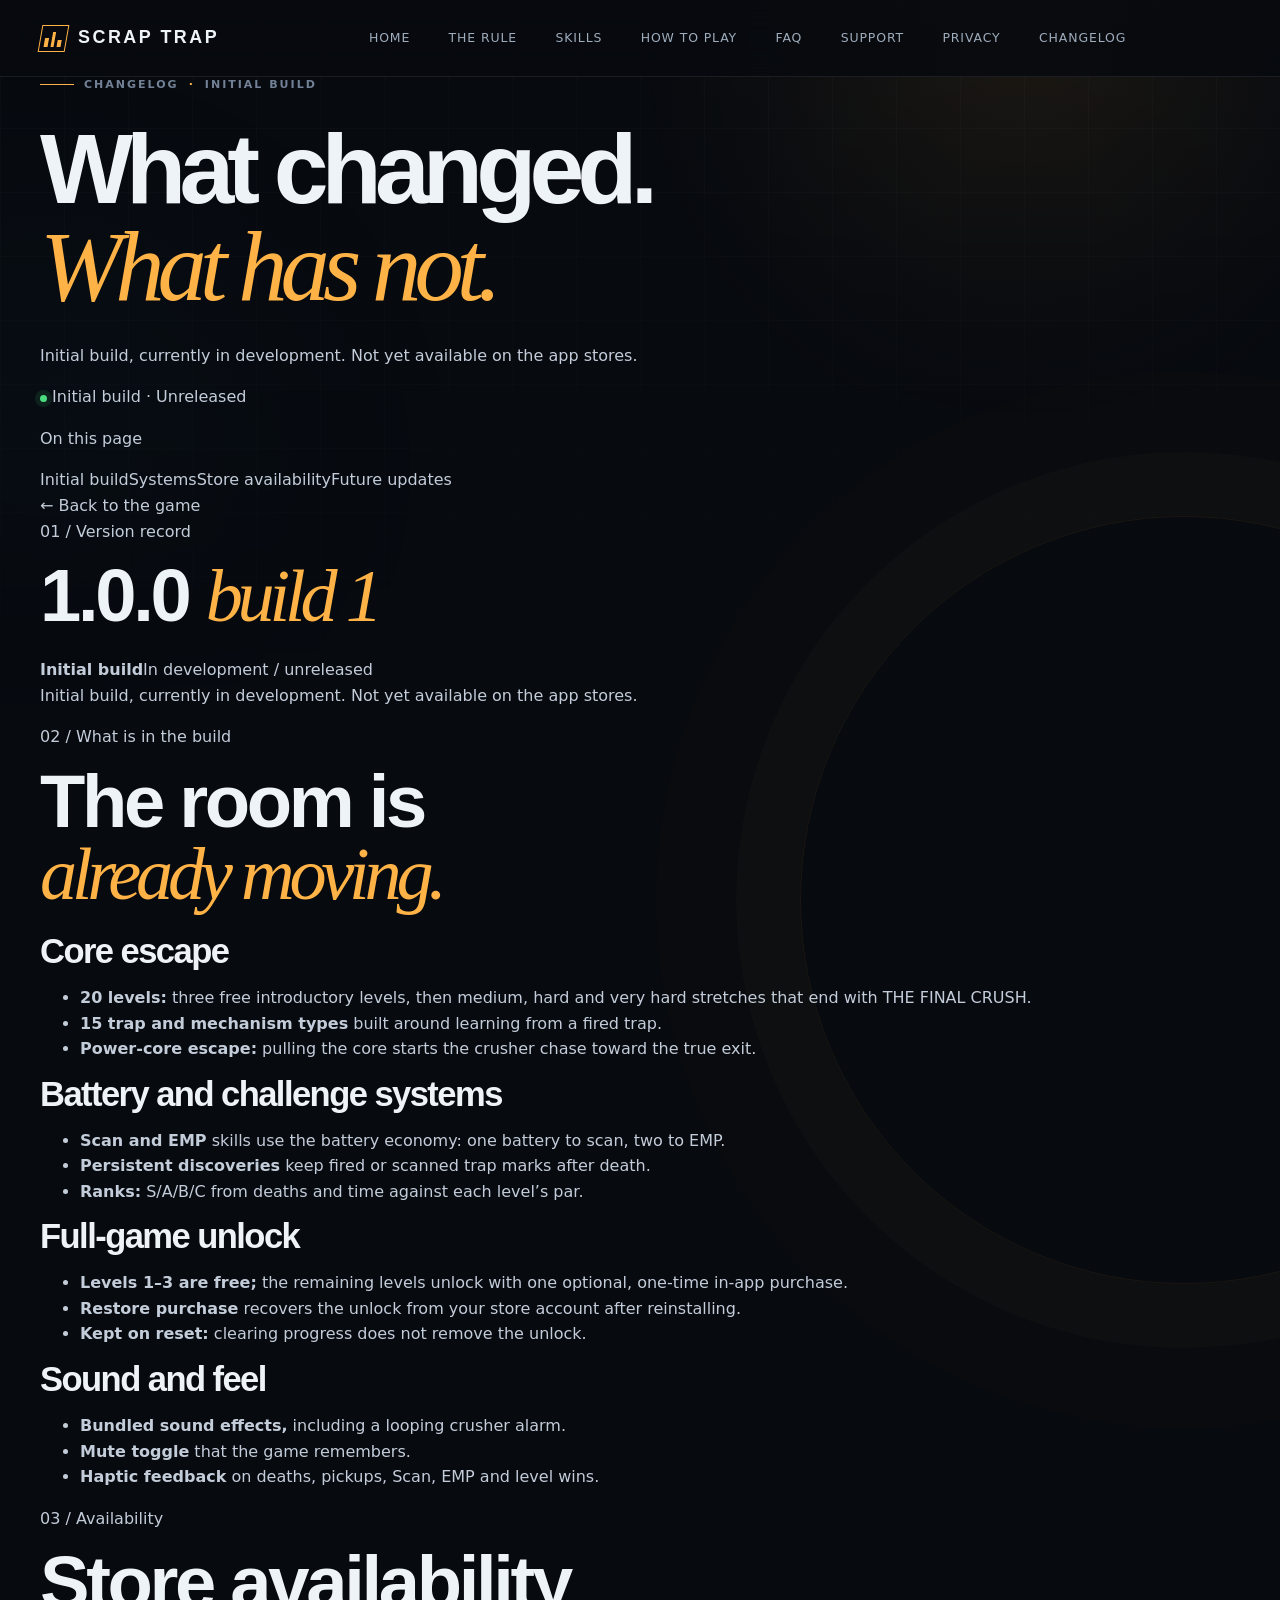
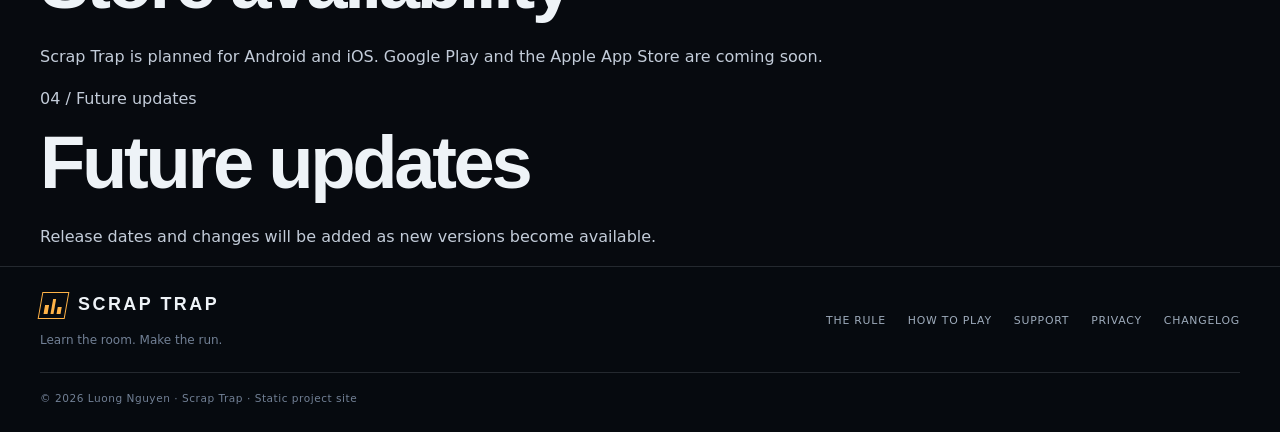
==== commit a98c7225: "fix(site): Match game facts to the ios release build The site described the older master branch. The" ====
--- a/changelog/index.html
+++ b/changelog/index.html
@@ -78,10 +78,10 @@
         <section class="doc-section" id="systems" aria-labelledby="systems-title">
           <p class="doc-kicker">02 / What is in the build</p>
           <h2 id="systems-title">The room is<br><em>already moving.</em></h2>
-          <div class="change-group"><h3>Core escape</h3><ul class="change-list"><li><strong>12 levels</strong> across three acts: Scrap Yard, Maintenance Halls and The Grinder.</li><li><strong>13 trap types</strong> built around learning from a fired trap.</li><li><strong>Power-core escape:</strong> pulling the core starts the crusher chase toward the true exit.</li></ul></div>
-          <div class="change-group"><h3>Battery and challenge systems</h3><ul class="change-list"><li><strong>Scan and EMP</strong> skills use the battery economy: one battery to scan, two to EMP.</li><li><strong>Persistent discoveries</strong> keep fired or scanned trap marks after death.</li><li><strong>Ranks and goals:</strong> S/A/B/C ranking plus no-death, no-skill and under-par challenges.</li></ul></div>
+          <div class="change-group"><h3>Core escape</h3><ul class="change-list"><li><strong>20 levels:</strong> three free introductory levels, then medium, hard and very hard stretches that end with THE FINAL CRUSH.</li><li><strong>15 trap and mechanism types</strong> built around learning from a fired trap.</li><li><strong>Power-core escape:</strong> pulling the core starts the crusher chase toward the true exit.</li></ul></div>
+          <div class="change-group"><h3>Battery and challenge systems</h3><ul class="change-list"><li><strong>Scan and EMP</strong> skills use the battery economy: one battery to scan, two to EMP.</li><li><strong>Persistent discoveries</strong> keep fired or scanned trap marks after death.</li><li><strong>Ranks:</strong> S/A/B/C from deaths and time against each level’s par.</li></ul></div>
           <div class="change-group"><h3>Full-game unlock</h3><ul class="change-list"><li><strong>Levels 1–3 are free;</strong> the remaining levels unlock with one optional, one-time in-app purchase.</li><li><strong>Restore purchase</strong> recovers the unlock from your store account after reinstalling.</li><li><strong>Kept on reset:</strong> clearing progress does not remove the unlock.</li></ul></div>
-          <div class="change-group"><h3>Sound and settings</h3><ul class="change-list"><li><strong>Bundled audio</strong> with music and sound-effect controls.</li><li><strong>Persisted settings</strong> for music, SFX, haptics, reduced motion and left-handed controls.</li></ul></div>
+          <div class="change-group"><h3>Sound and feel</h3><ul class="change-list"><li><strong>Bundled sound effects,</strong> including a looping crusher alarm.</li><li><strong>Mute toggle</strong> that the game remembers.</li><li><strong>Haptic feedback</strong> on deaths, pickups, Scan, EMP and level wins.</li></ul></div>
         </section>
 
         <section class="doc-section" id="availability" aria-labelledby="availability-title">
